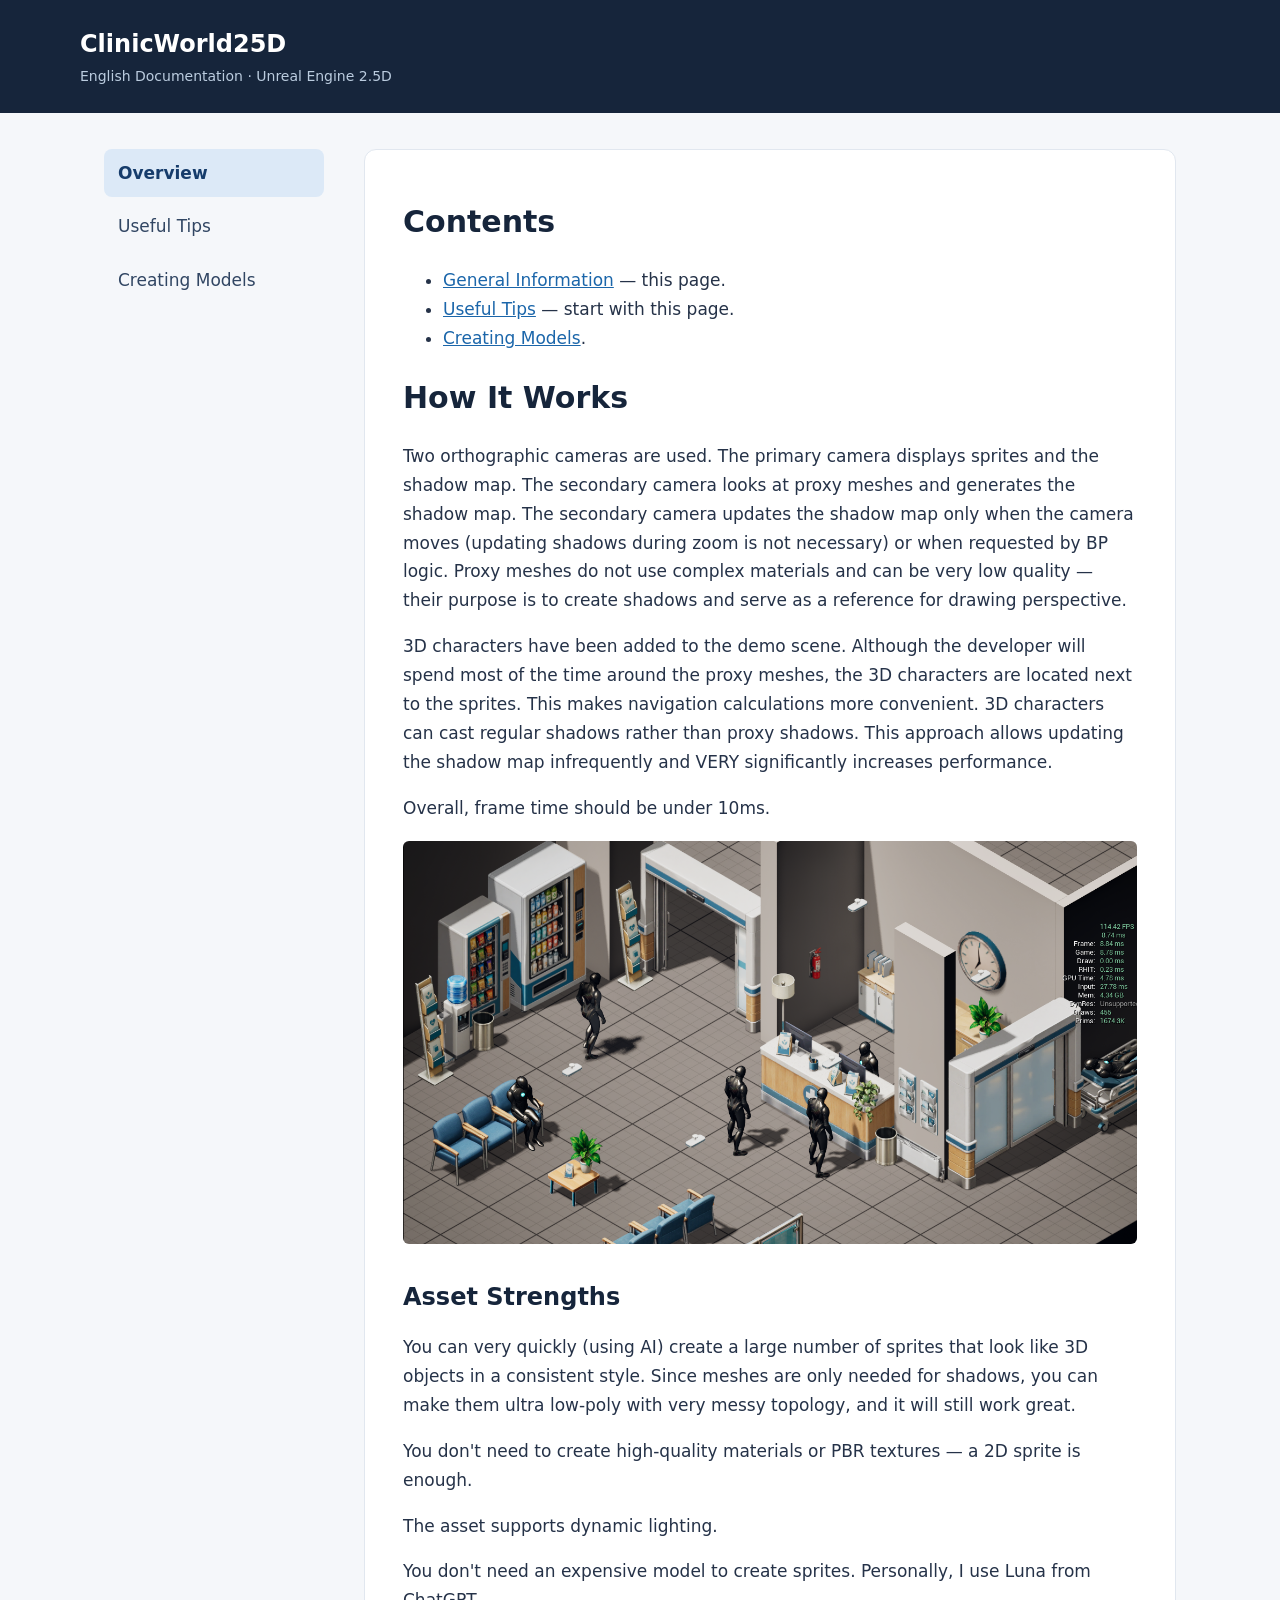
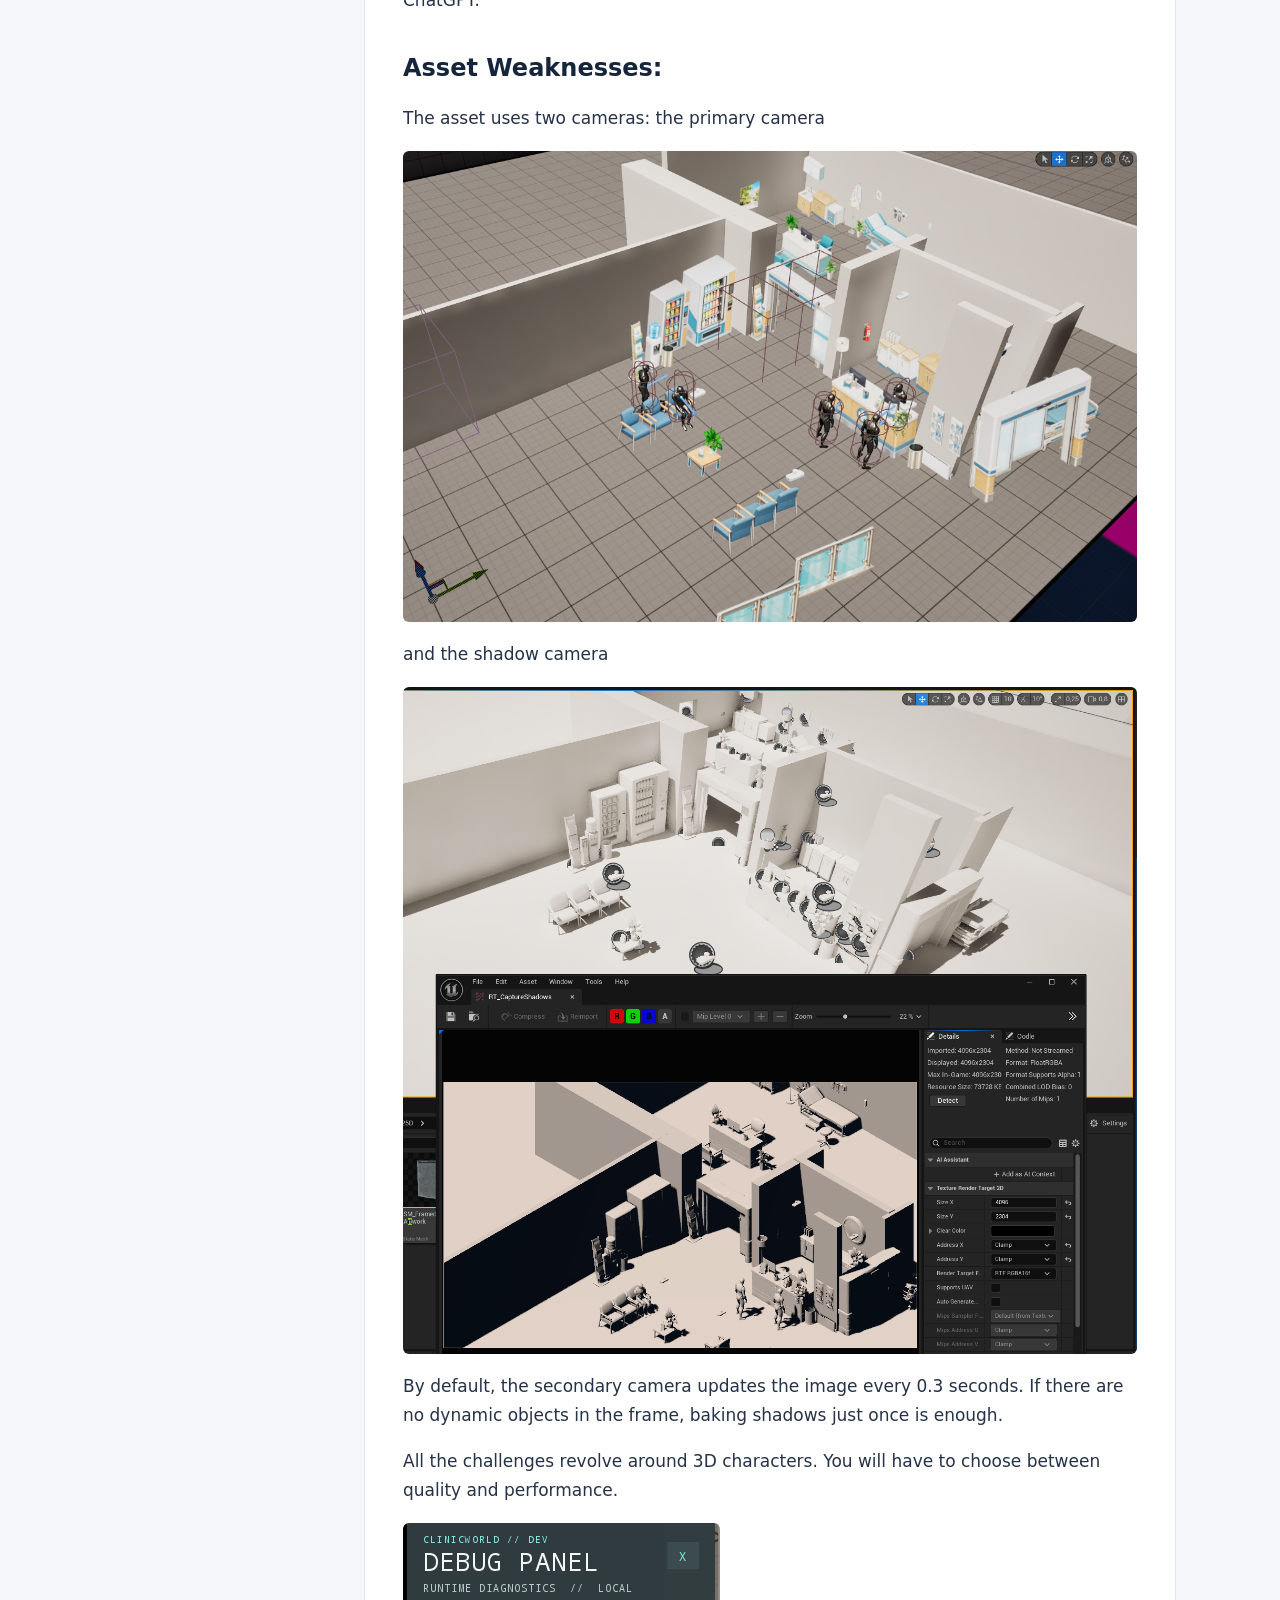
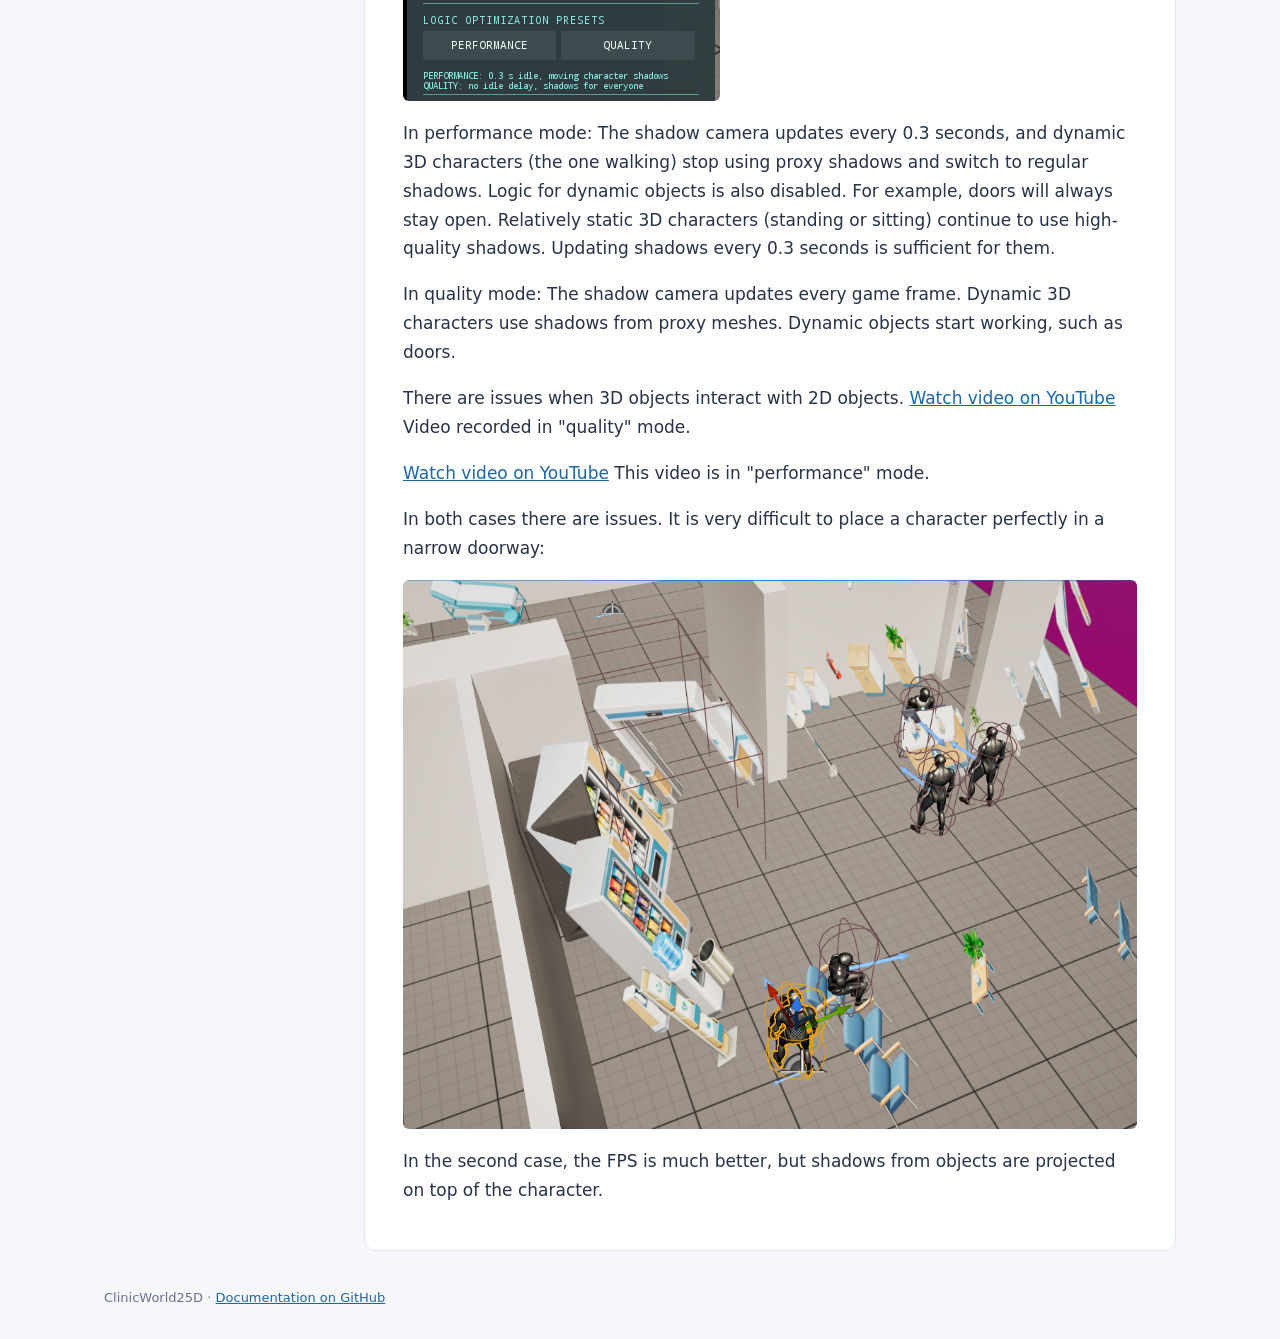
==== index.html @ 1f82ddd4 "Publish English documentation with navigation and screenshots" ====
<!doctype html><html lang="en"><head><meta charset="utf-8"><meta name="viewport" content="width=device-width, initial-scale=1"><meta name="description" content="ClinicWorld25D documentation: sprites, proxy shadows, and model creation in Unreal Engine."><title>Overview · ClinicWorld25D</title><link rel="stylesheet" href="style.css"></head><body><header><strong>ClinicWorld25D</strong><span>English Documentation · Unreal Engine 2.5D</span></header><div class="shell"><nav aria-label="Documentation"><a class="active" href="index.html">Overview</a><a class="" href="tips.html">Useful Tips</a><a class="" href="creating-models.html">Creating Models</a></nav><article><h1 id="contents">Contents</h1>
<ul>
<li><a href="index.html#how-it-works">General Information</a> — this page.</li>
<li><a href="tips.html">Useful Tips</a> — start with this page.</li>
<li><a href="creating-models.html">Creating Models</a>.</li>
</ul>
<h1 id="how-it-works">How It Works</h1>
<p>Two orthographic cameras are used.
The primary camera displays sprites and the shadow map.
The secondary camera looks at proxy meshes and generates the shadow map. The secondary camera updates the shadow map only when the camera moves (updating shadows during zoom is not necessary) or when requested by BP logic. Proxy meshes do not use complex materials and can be very low quality — their purpose is to create shadows and serve as a reference for drawing perspective.</p>
<p>3D characters have been added to the demo scene. Although the developer will spend most of the time around the proxy meshes, the 3D characters are located next to the sprites. This makes navigation calculations more convenient. 
3D characters can cast regular shadows rather than proxy shadows. This approach allows updating the shadow map infrequently and VERY significantly increases performance. </p>
<p>Overall, frame time should be under 10ms.</p>
<p><img src="Pasted%20image%2020261002104428.png" alt="Unreal Engine screenshot" loading="lazy"></p>
<h2 id="asset-strengths">Asset Strengths</h2>
<p>You can very quickly (using AI) create a large number of sprites that look like 3D objects in a consistent style. Since meshes are only needed for shadows, you can make them ultra low-poly with very messy topology, and it will still work great.</p>
<p>You don't need to create high-quality materials or PBR textures — a 2D sprite is enough.</p>
<p>The asset supports dynamic lighting. </p>
<p>You don't need an expensive model to create sprites. Personally, I use Luna from ChatGPT.</p>
<h2 id="asset-weaknesses">Asset Weaknesses:</h2>
<p>The asset uses two cameras: the primary camera
<img src="Pasted%20image%2020260928103516.png" alt="Unreal Engine screenshot" loading="lazy">
and the shadow camera
<img src="Pasted%20image%2020260928103644.png" alt="Unreal Engine screenshot" loading="lazy"></p>
<p>By default, the secondary camera updates the image every 0.3 seconds. If there are no dynamic objects in the frame, baking shadows just once is enough.</p>
<p>All the challenges revolve around 3D characters. 
You will have to choose between quality and performance.
<img src="Pasted%20image%2020260928103347.png" alt="Unreal Engine screenshot" loading="lazy">
In performance mode:
The shadow camera updates every 0.3 seconds, and dynamic 3D characters (the one walking) stop using proxy shadows and switch to regular shadows. Logic for dynamic objects is also disabled. For example, doors will always stay open.
Relatively static 3D characters (standing or sitting) continue to use high-quality shadows. Updating shadows every 0.3 seconds is sufficient for them.</p>
<p>In quality mode:
The shadow camera updates every game frame.
Dynamic 3D characters use shadows from proxy meshes. Dynamic objects start working, such as doors.</p>
<p>There are issues when 3D objects interact with 2D objects.
<a href="https://youtu.be/tTf1qSkUecU">Watch video on YouTube</a>
Video recorded in "quality" mode.</p>
<p><a href="https://youtu.be/sWyqWHh1D8M">Watch video on YouTube</a>
This video is in "performance" mode.</p>
<p>In both cases there are issues.
It is very difficult to place a character perfectly in a narrow doorway:
<img src="Pasted%20image%2020260928103132.png" alt="Unreal Engine screenshot" loading="lazy"></p>
<p>In the second case, the FPS is much better, but shadows from objects are projected on top of the character.</p></article></div><footer>ClinicWorld25D · <a href="https://github.com/Zegi-assets/ClinicWorld25D-Docs">Documentation on GitHub</a></footer></body></html>
---- style.css ----
*{box-sizing:border-box}html{scroll-behavior:smooth}body{margin:0;background:#f5f7fa;color:#253248;font:17px/1.7 system-ui,sans-serif}header{background:#16253b;color:white;padding:24px max(24px,calc((100% - 1120px)/2))}header strong{font-size:24px}header span{display:block;color:#bbccdf;font-size:14px}.shell{display:grid;grid-template-columns:220px minmax(0,1fr);gap:40px;max-width:1120px;margin:auto;padding:36px 24px}nav{align-self:start;position:sticky;top:24px}nav a{display:block;padding:10px 14px;border-radius:8px;color:#314663;text-decoration:none;margin-bottom:5px}nav a.active{background:#dce9f7;color:#163c6b;font-weight:650}article{min-width:0;background:white;padding:28px 38px;border-radius:12px;border:1px solid #e1e7ef}h1,h2,h3,h4{line-height:1.3;color:#16253b;scroll-margin-top:24px}h1{font-size:30px}h2{margin-top:38px;font-size:24px}a{color:#1b66aa}img{max-width:100%;height:auto;border-radius:6px;display:block;margin:18px 0}pre{overflow:auto;background:#f1f4f8;padding:18px;border-radius:8px;font-size:14px;line-height:1.5}code{font-family:Consolas,monospace;font-size:.88em;overflow-wrap:anywhere}blockquote{margin:20px 0;border-left:4px solid #6491bd;padding:8px 20px;background:#eff5fb}footer{max-width:1120px;margin:0 auto;padding:0 24px 30px;color:#64748b;font-size:13px}@media(max-width:760px){.shell{display:block;padding:20px 12px}nav{position:static;display:flex;flex-wrap:wrap;margin-bottom:16px}article{padding:20px}header{padding:20px}nav a{padding:8px 12px}h1{font-size:26px}}
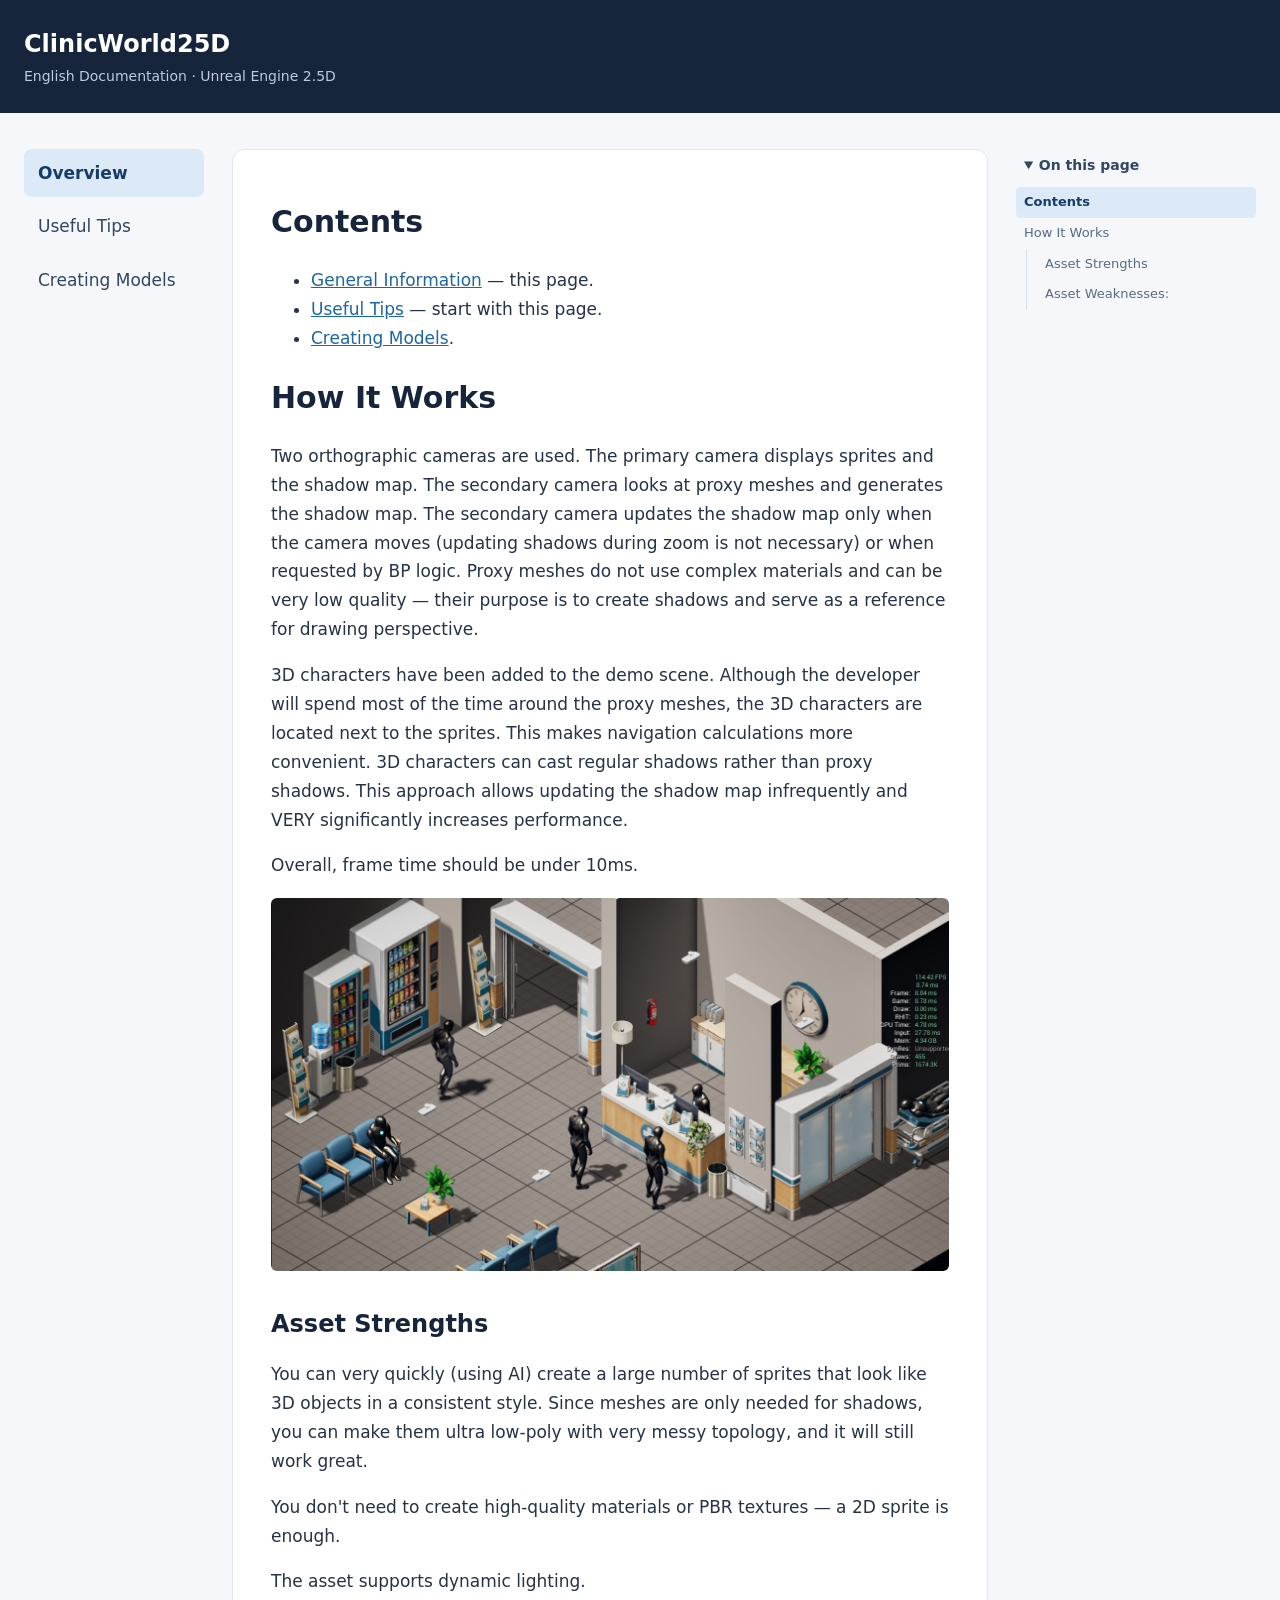
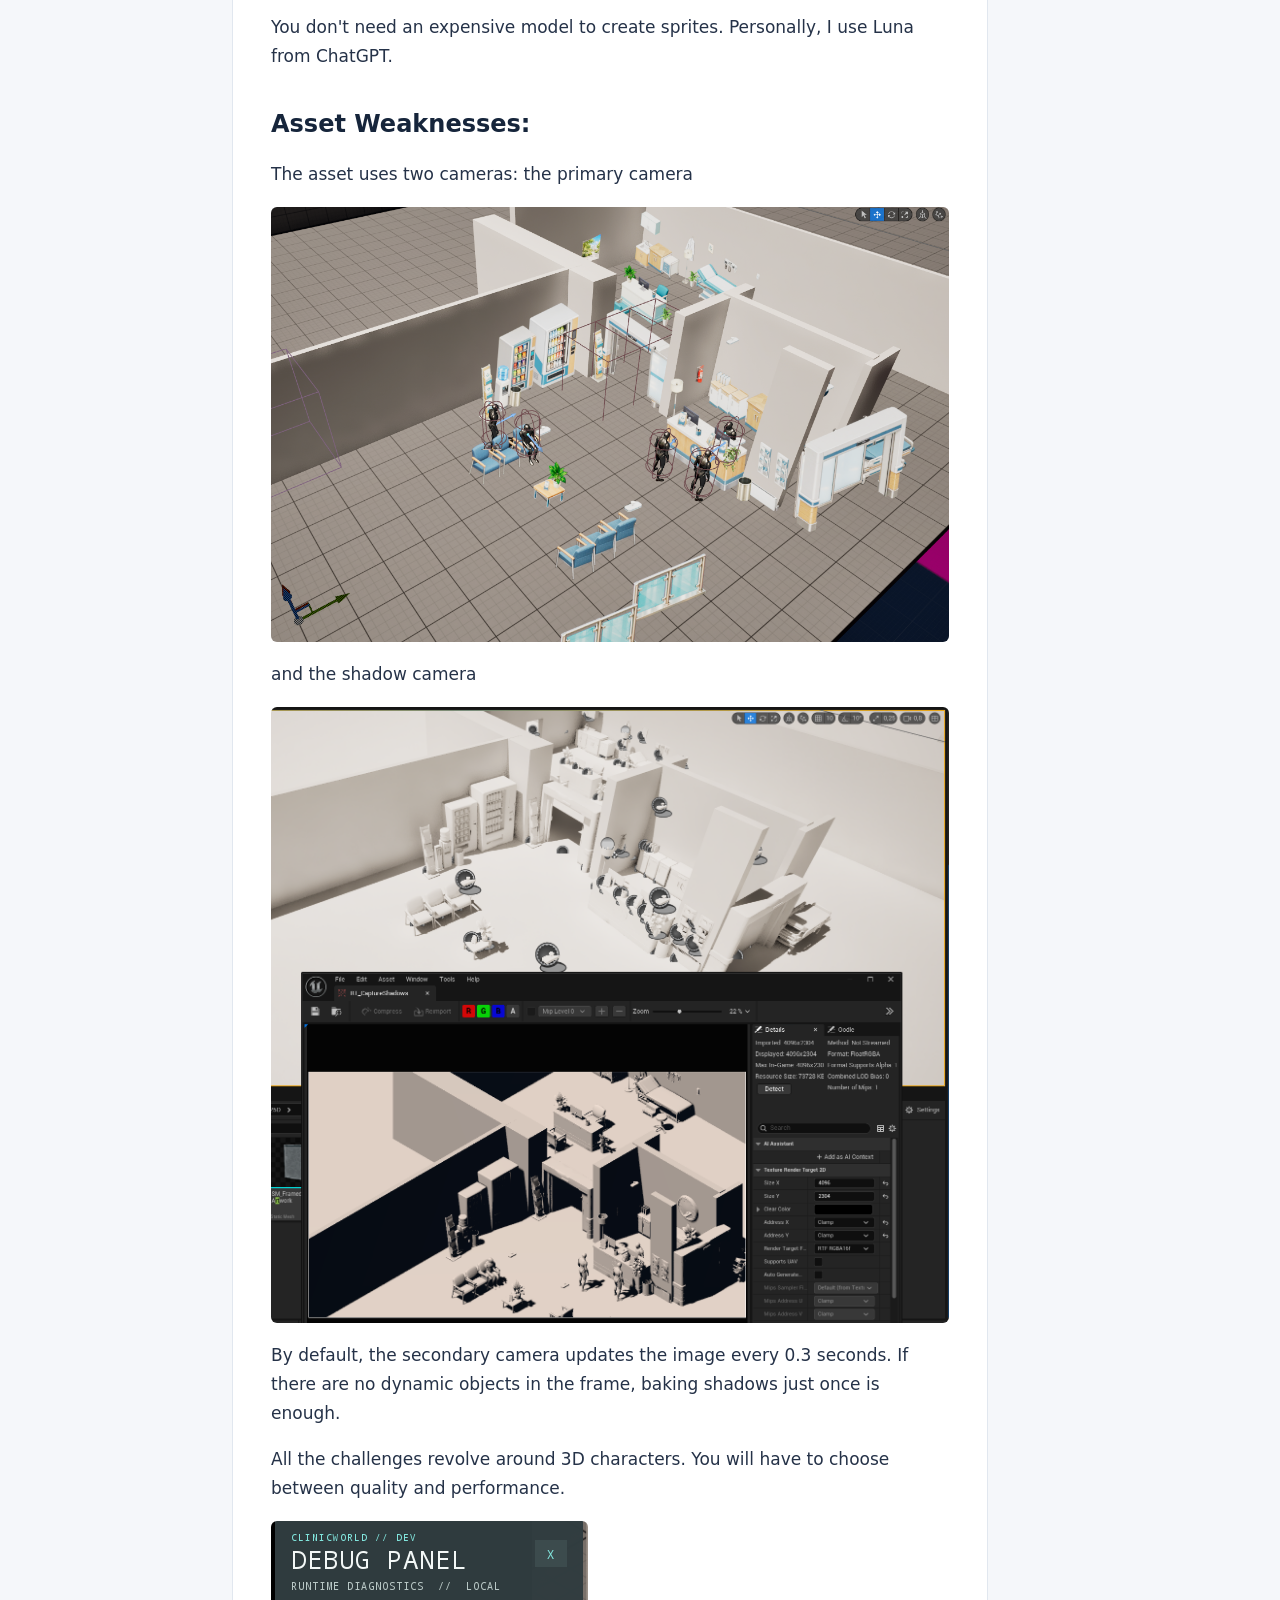
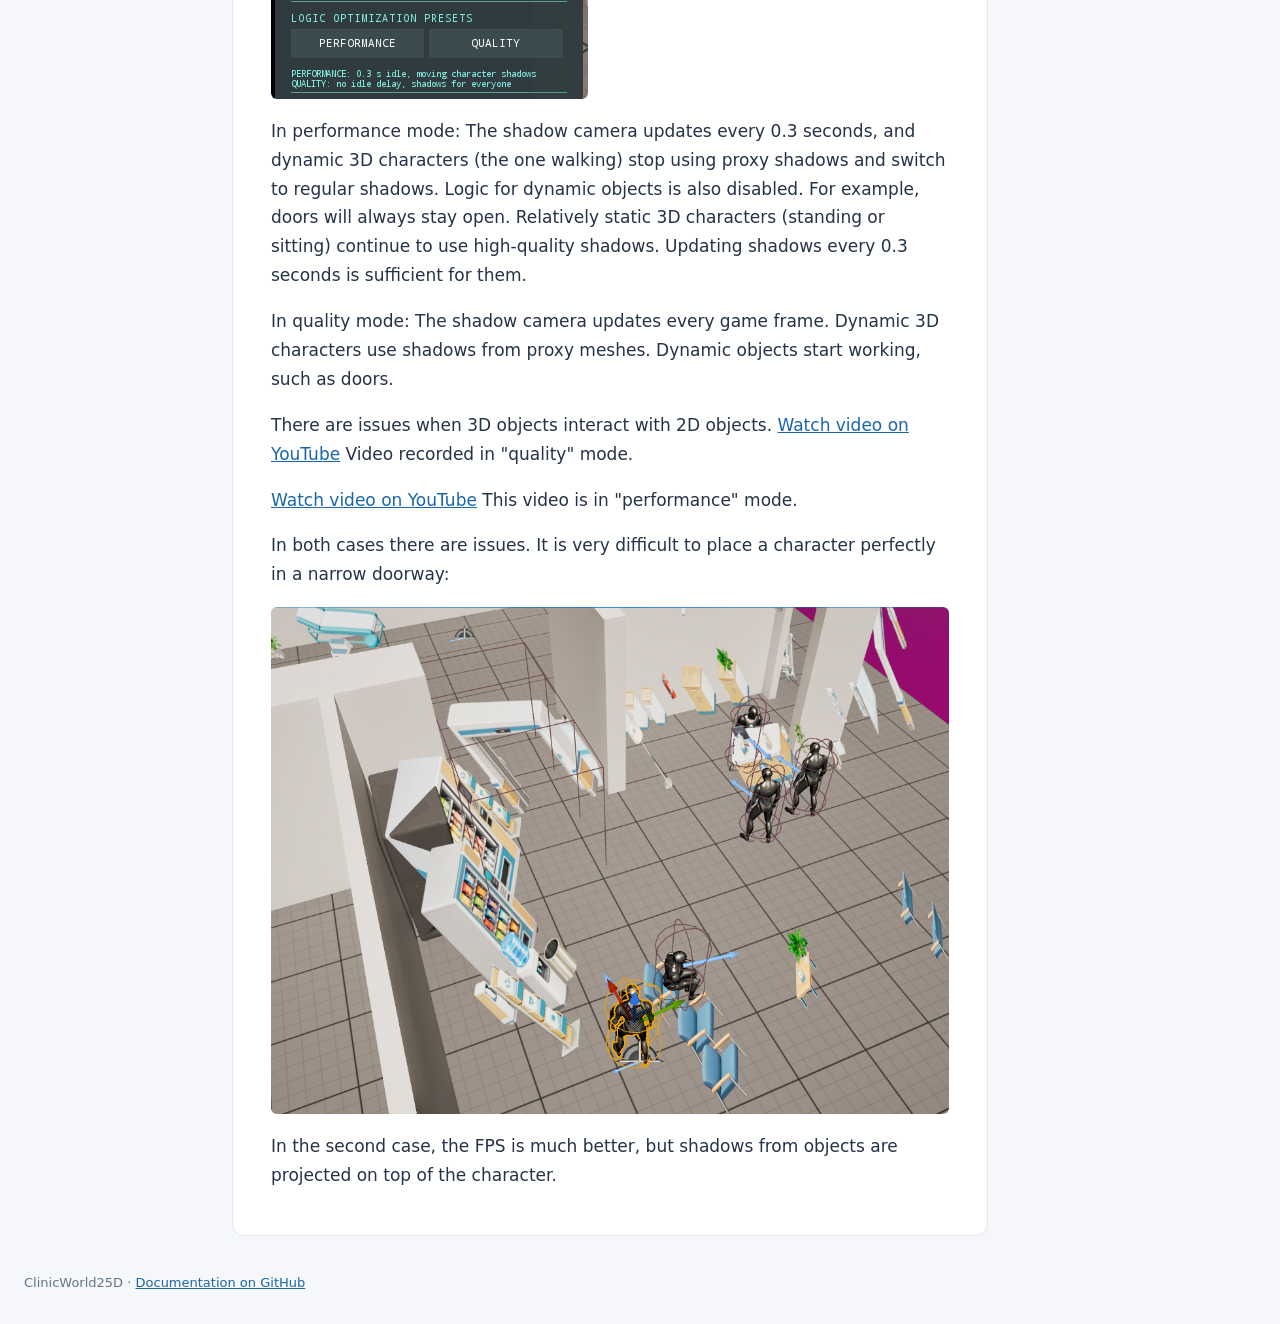
==== commit 33719b62: "Add page contents sidebar and copy buttons for prompts" ====
--- a/index.html
+++ b/index.html
@@ -1,4 +1,4 @@
-<!doctype html><html lang="en"><head><meta charset="utf-8"><meta name="viewport" content="width=device-width, initial-scale=1"><meta name="description" content="ClinicWorld25D documentation: sprites, proxy shadows, and model creation in Unreal Engine."><title>Overview · ClinicWorld25D</title><link rel="stylesheet" href="style.css"></head><body><header><strong>ClinicWorld25D</strong><span>English Documentation · Unreal Engine 2.5D</span></header><div class="shell"><nav aria-label="Documentation"><a class="active" href="index.html">Overview</a><a class="" href="tips.html">Useful Tips</a><a class="" href="creating-models.html">Creating Models</a></nav><article><h1 id="contents">Contents</h1>
+<!doctype html><html lang="en"><head><meta charset="utf-8"><meta name="viewport" content="width=device-width, initial-scale=1"><meta name="description" content="ClinicWorld25D documentation: sprites, proxy shadows, and model creation in Unreal Engine."><title>Overview · ClinicWorld25D</title><link rel="stylesheet" href="style.css"><script src="script.js" defer></script></head><body><header><strong>ClinicWorld25D</strong><span>English Documentation · Unreal Engine 2.5D</span></header><div class="shell"><nav class="site-nav" aria-label="Documentation"><a class="active" href="index.html">Overview</a><a class="" href="tips.html">Useful Tips</a><a class="" href="creating-models.html">Creating Models</a></nav><article><h1 id="contents">Contents</h1>
 <ul>
 <li><a href="index.html#how-it-works">General Information</a> — this page.</li>
 <li><a href="tips.html">Useful Tips</a> — start with this page.</li>
@@ -40,4 +40,14 @@
 <p>In both cases there are issues.
 It is very difficult to place a character perfectly in a narrow doorway:
 <img src="Pasted%20image%2020260928103132.png" alt="Unreal Engine screenshot" loading="lazy"></p>
-<p>In the second case, the FPS is much better, but shadows from objects are projected on top of the character.</p></article></div><footer>ClinicWorld25D · <a href="https://github.com/Zegi-assets/ClinicWorld25D-Docs">Documentation on GitHub</a></footer></body></html>+<p>In the second case, the FPS is much better, but shadows from objects are projected on top of the character.</p></article><aside class="page-toc"><details open><summary>On this page</summary><nav aria-label="On this page"><div class="toc">
+<ul>
+<li><a href="#contents">Contents</a></li>
+<li><a href="#how-it-works">How It Works</a><ul>
+<li><a href="#asset-strengths">Asset Strengths</a></li>
+<li><a href="#asset-weaknesses">Asset Weaknesses:</a></li>
+</ul>
+</li>
+</ul>
+</div>
+</nav></details></aside></div><footer>ClinicWorld25D · <a href="https://github.com/Zegi-assets/ClinicWorld25D-Docs">Documentation on GitHub</a></footer></body></html>
--- a/style.css
+++ b/style.css
@@ -1 +1,48 @@
-*{box-sizing:border-box}html{scroll-behavior:smooth}body{margin:0;background:#f5f7fa;color:#253248;font:17px/1.7 system-ui,sans-serif}header{background:#16253b;color:white;padding:24px max(24px,calc((100% - 1120px)/2))}header strong{font-size:24px}header span{display:block;color:#bbccdf;font-size:14px}.shell{display:grid;grid-template-columns:220px minmax(0,1fr);gap:40px;max-width:1120px;margin:auto;padding:36px 24px}nav{align-self:start;position:sticky;top:24px}nav a{display:block;padding:10px 14px;border-radius:8px;color:#314663;text-decoration:none;margin-bottom:5px}nav a.active{background:#dce9f7;color:#163c6b;font-weight:650}article{min-width:0;background:white;padding:28px 38px;border-radius:12px;border:1px solid #e1e7ef}h1,h2,h3,h4{line-height:1.3;color:#16253b;scroll-margin-top:24px}h1{font-size:30px}h2{margin-top:38px;font-size:24px}a{color:#1b66aa}img{max-width:100%;height:auto;border-radius:6px;display:block;margin:18px 0}pre{overflow:auto;background:#f1f4f8;padding:18px;border-radius:8px;font-size:14px;line-height:1.5}code{font-family:Consolas,monospace;font-size:.88em;overflow-wrap:anywhere}blockquote{margin:20px 0;border-left:4px solid #6491bd;padding:8px 20px;background:#eff5fb}footer{max-width:1120px;margin:0 auto;padding:0 24px 30px;color:#64748b;font-size:13px}@media(max-width:760px){.shell{display:block;padding:20px 12px}nav{position:static;display:flex;flex-wrap:wrap;margin-bottom:16px}article{padding:20px}header{padding:20px}nav a{padding:8px 12px}h1{font-size:26px}}+* { box-sizing: border-box; }
+html { scroll-behavior: smooth; }
+body { margin: 0; background: #f5f7fa; color: #253248; font: 17px/1.7 system-ui, sans-serif; }
+header { background: #16253b; color: white; padding: 24px max(24px, calc((100% - 1440px)/2 + 24px)); }
+header strong { font-size: 24px; }
+header span { display: block; color: #bbccdf; font-size: 14px; }
+.shell { display: grid; grid-template-columns: 180px minmax(0, 1fr) 240px; gap: 28px; max-width: 1440px; margin: auto; padding: 36px 24px; align-items: start; }
+.site-nav, .page-toc { position: sticky; top: 24px; }
+.site-nav a { display: block; padding: 10px 14px; border-radius: 8px; color: #314663; text-decoration: none; margin-bottom: 5px; }
+.site-nav a.active { background: #dce9f7; color: #163c6b; font-weight: 650; }
+article { min-width: 0; background: white; padding: 28px 38px; border-radius: 12px; border: 1px solid #e1e7ef; }
+h1, h2, h3, h4 { line-height: 1.3; color: #16253b; scroll-margin-top: 24px; }
+h1 { font-size: 30px; }
+h2 { margin-top: 38px; font-size: 24px; }
+a { color: #1b66aa; }
+img { max-width: 100%; height: auto; border-radius: 6px; display: block; margin: 18px 0; }
+pre { overflow: auto; background: #f1f4f8; padding: 18px; border-radius: 8px; font-size: 14px; line-height: 1.5; }
+code { font-family: Consolas, monospace; font-size: .88em; overflow-wrap: anywhere; }
+blockquote { margin: 20px 0; border-left: 4px solid #6491bd; padding: 8px 20px; background: #eff5fb; }
+footer { max-width: 1440px; margin: 0 auto; padding: 0 24px 30px; color: #64748b; font-size: 13px; }
+.page-toc { min-width: 0; max-height: calc(100vh - 48px); overflow: auto; font-size: 13px; line-height: 1.45; scrollbar-width: thin; }
+.page-toc summary { cursor: pointer; font-size: 14px; font-weight: 650; color: #314663; padding: 6px 8px 12px; }
+.page-toc ul { list-style: none; margin: 0; padding: 0; }
+.page-toc ul ul { margin-left: 10px; padding-left: 10px; border-left: 1px solid #d8e1ec; }
+.page-toc a { display: block; padding: 6px 8px; border-radius: 5px; color: #586b82; text-decoration: none; overflow-wrap: anywhere; }
+.page-toc a:hover { background: #e8eef6; color: #163c6b; }
+.page-toc a[aria-current="location"] { background: #dce9f7; color: #163c6b; font-weight: 650; }
+.code-block { margin: 18px 0; border: 1px solid #dce4ee; border-radius: 8px; overflow: hidden; background: #f1f4f8; }
+.code-toolbar { display: flex; justify-content: flex-end; padding: 7px 10px; border-bottom: 1px solid #dce4ee; background: #eaf0f7; }
+.copy-button { cursor: pointer; font: 600 12px/1.5 system-ui, sans-serif; color: #314663; background: white; border: 1px solid #bbcbdc; border-radius: 5px; padding: 5px 10px; }
+.copy-button:hover { background: #dce9f7; }
+.copy-button:focus-visible, a:focus-visible, summary:focus-visible { outline: 3px solid #4e8eca; outline-offset: 2px; }
+.code-block pre { margin: 0; border-radius: 0; }
+.copy-status { align-self: center; margin-right: 10px; font-size: 12px; color: #40556e; }
+@media (max-width: 1100px) {
+  .shell { grid-template-columns: minmax(0, 1fr) 220px; gap: 24px; }
+  .site-nav { grid-column: 1 / -1; position: static; display: flex; flex-wrap: wrap; }
+}
+@media (max-width: 760px) {
+  .shell { display: flex; flex-direction: column; gap: 16px; padding: 20px 12px; }
+  .site-nav { order: 0; }
+  .page-toc { order: 1; position: static; width: 100%; max-height: 280px; border: 1px solid #dce4ee; border-radius: 8px; padding: 6px; }
+  article { order: 2; width: 100%; padding: 20px; }
+  header { padding: 20px; }
+  .site-nav a { padding: 8px 12px; }
+  h1 { font-size: 26px; }
+}
+@media (prefers-reduced-motion: reduce) { html { scroll-behavior: auto; } }
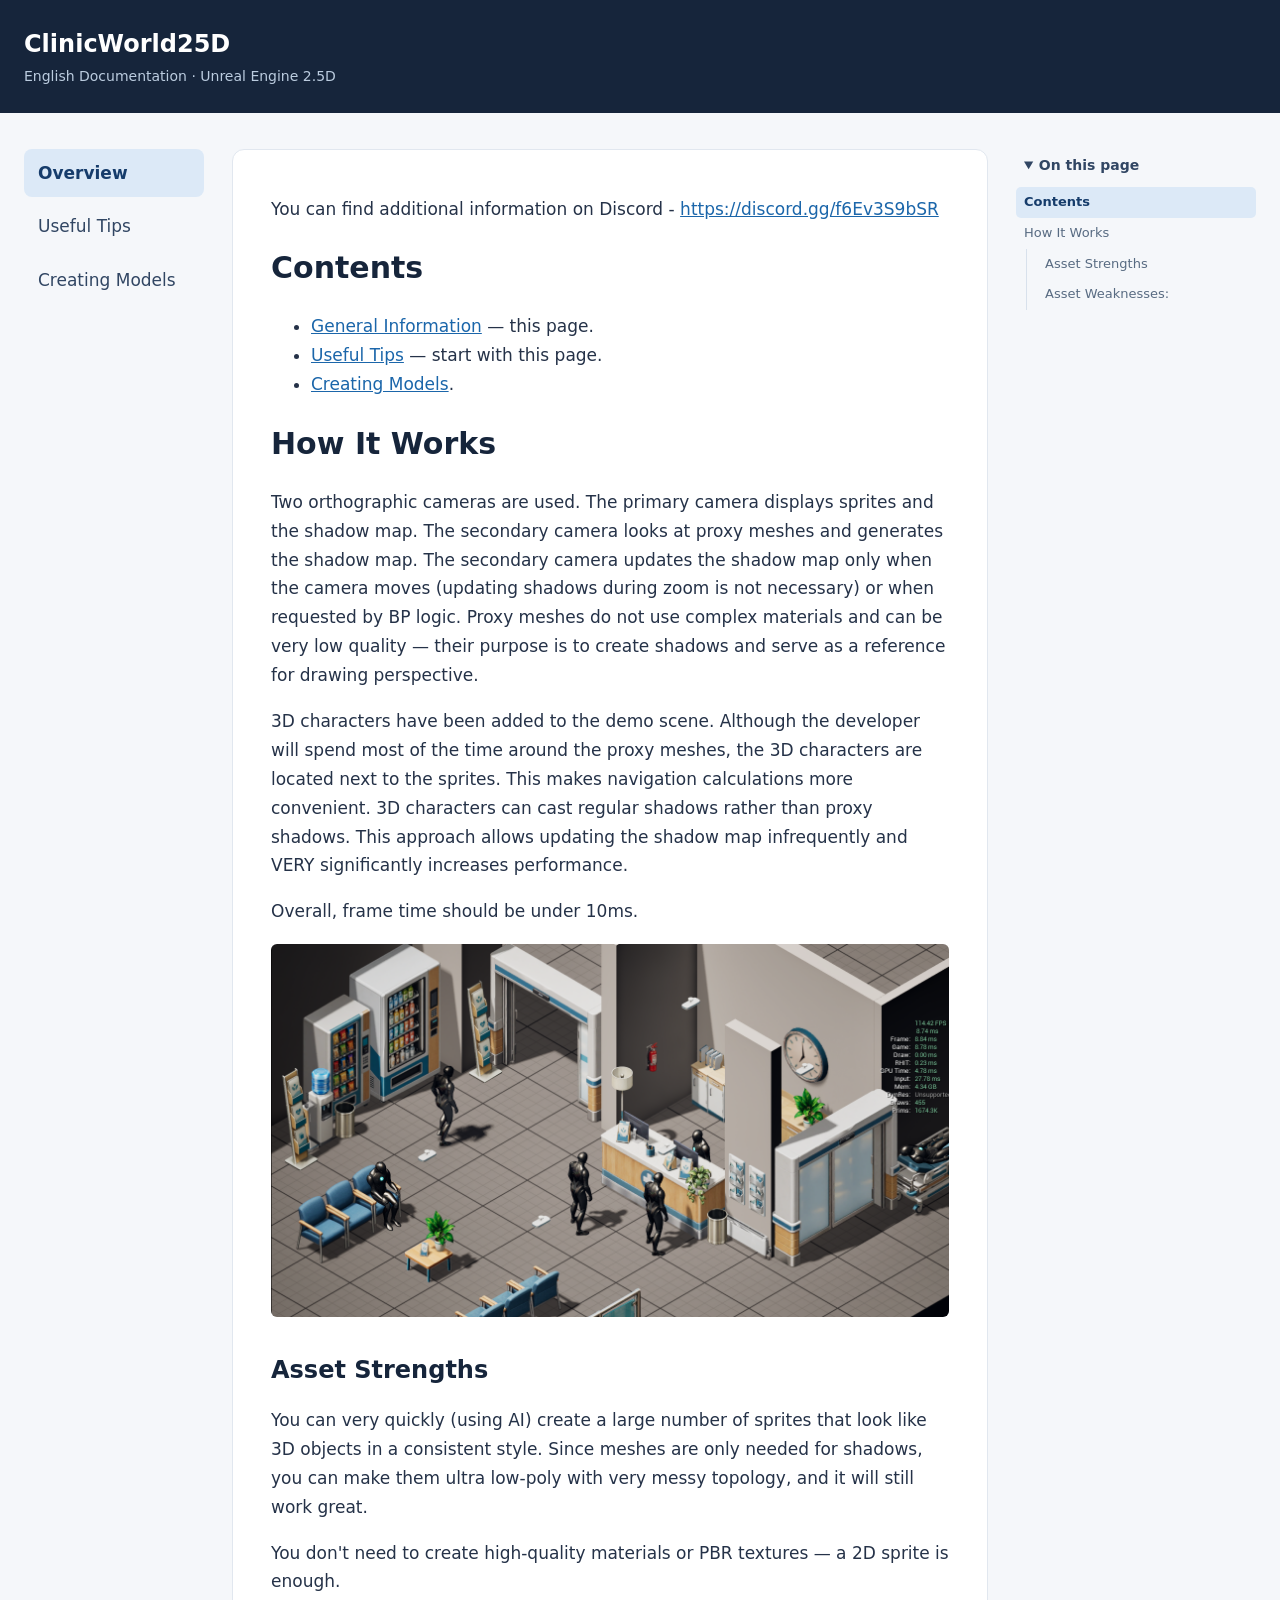
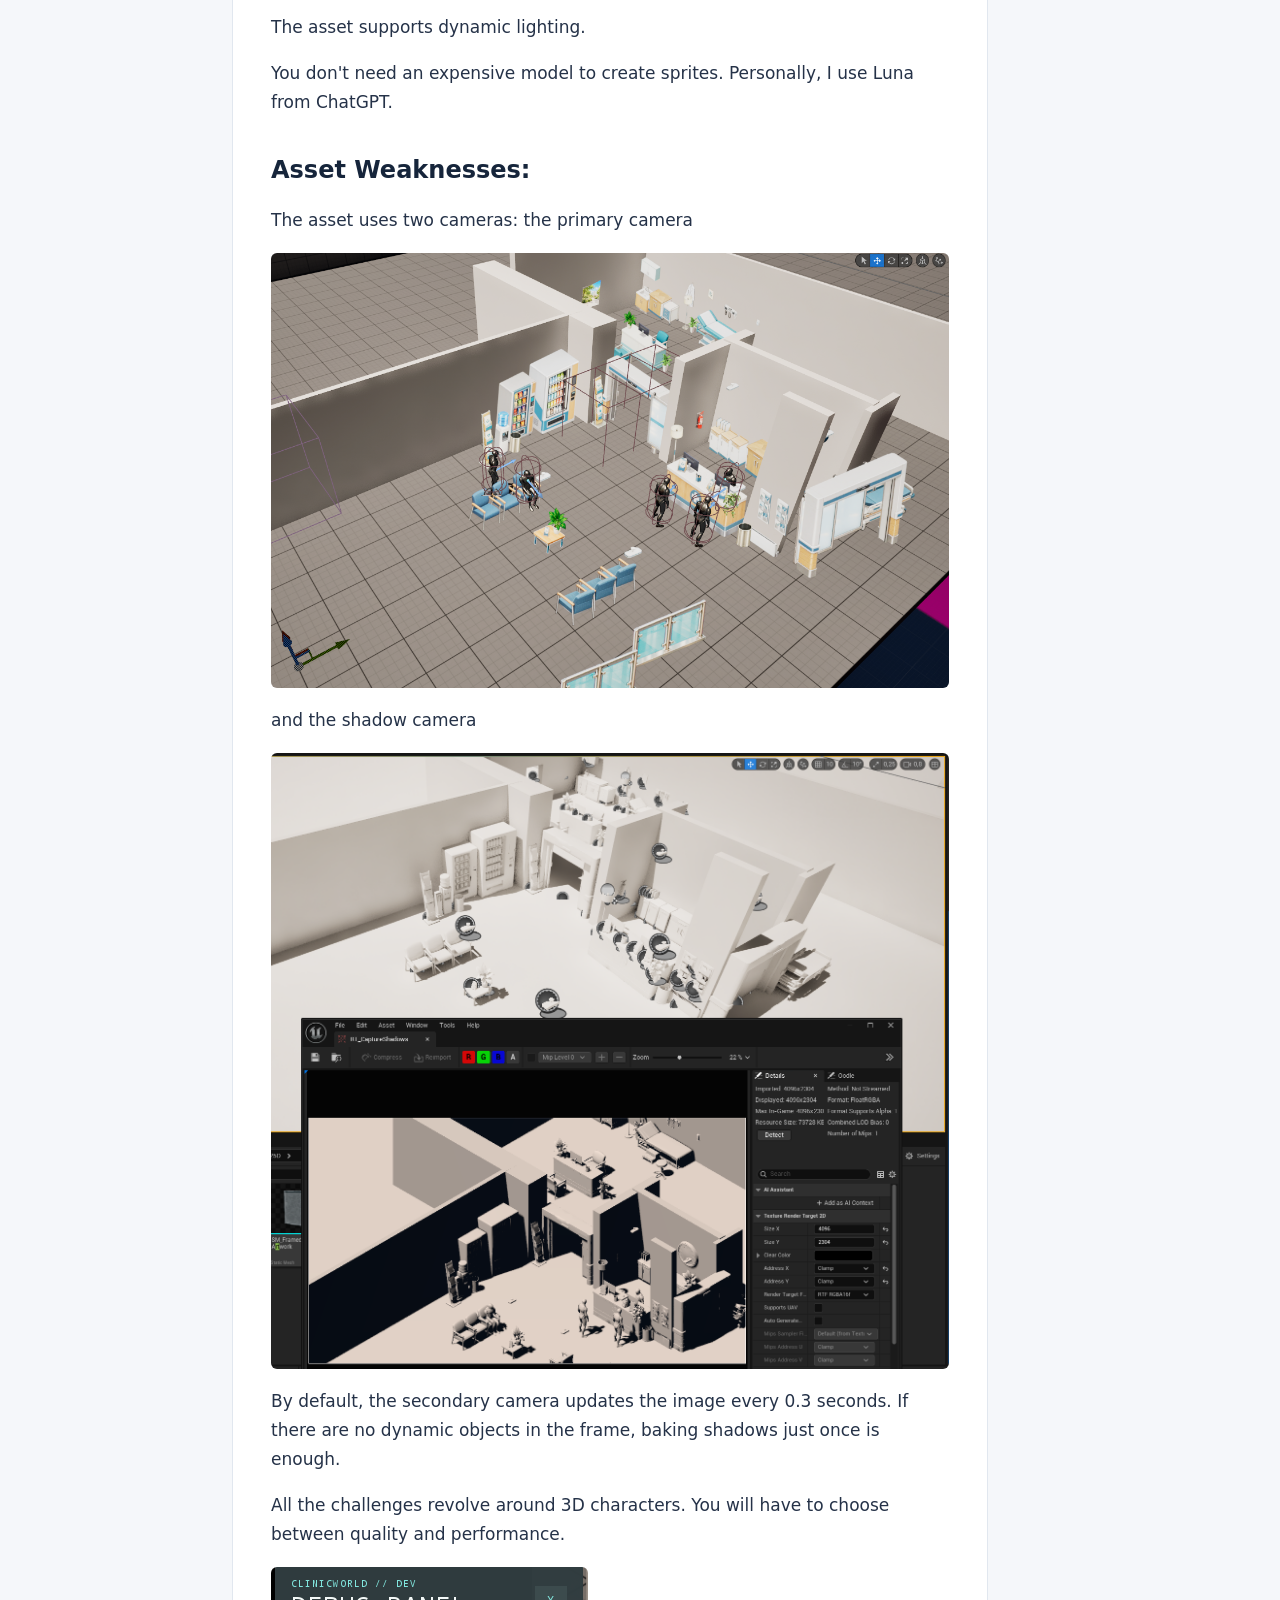
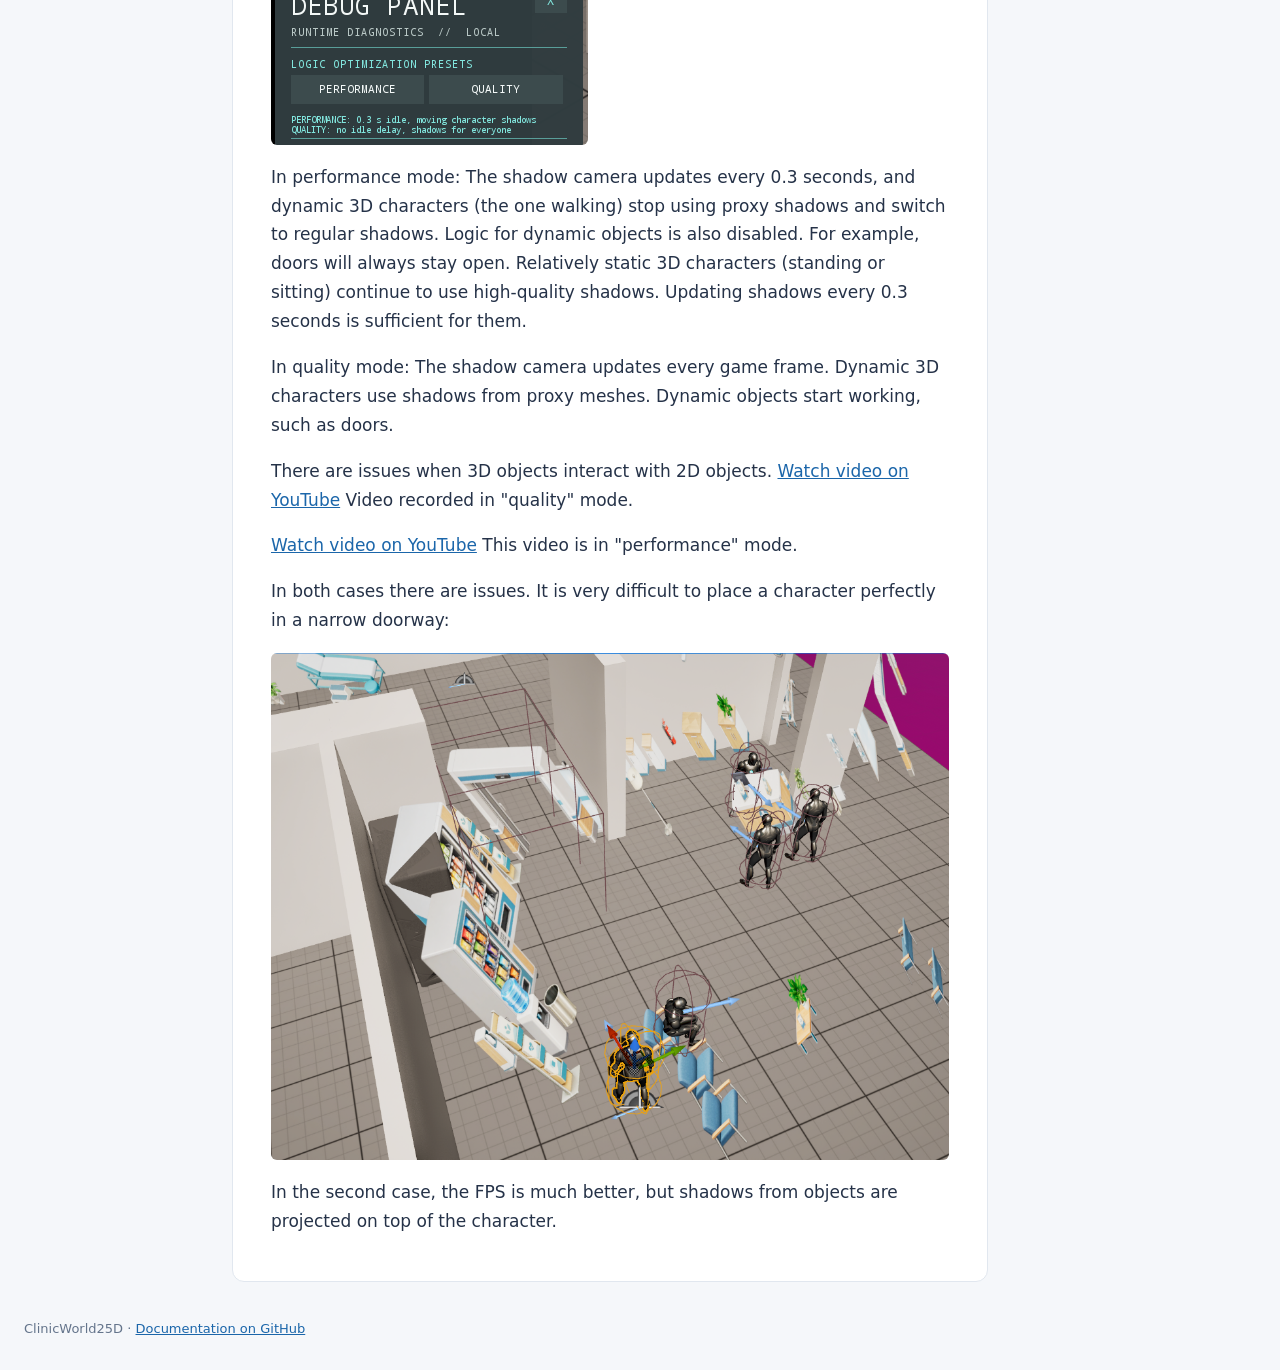
==== commit 4f46bfdb: "Add Discord community link to documentation overview" ====
--- a/index.html
+++ b/index.html
@@ -1,4 +1,5 @@
-<!doctype html><html lang="en"><head><meta charset="utf-8"><meta name="viewport" content="width=device-width, initial-scale=1"><meta name="description" content="ClinicWorld25D documentation: sprites, proxy shadows, and model creation in Unreal Engine."><title>Overview · ClinicWorld25D</title><link rel="stylesheet" href="style.css"><script src="script.js" defer></script></head><body><header><strong>ClinicWorld25D</strong><span>English Documentation · Unreal Engine 2.5D</span></header><div class="shell"><nav class="site-nav" aria-label="Documentation"><a class="active" href="index.html">Overview</a><a class="" href="tips.html">Useful Tips</a><a class="" href="creating-models.html">Creating Models</a></nav><article><h1 id="contents">Contents</h1>
+<!doctype html><html lang="en"><head><meta charset="utf-8"><meta name="viewport" content="width=device-width, initial-scale=1"><meta name="description" content="ClinicWorld25D documentation: sprites, proxy shadows, and model creation in Unreal Engine."><title>Overview · ClinicWorld25D</title><link rel="stylesheet" href="style.css"><script src="script.js" defer></script></head><body><header><strong>ClinicWorld25D</strong><span>English Documentation · Unreal Engine 2.5D</span></header><div class="shell"><nav class="site-nav" aria-label="Documentation"><a class="active" href="index.html">Overview</a><a class="" href="tips.html">Useful Tips</a><a class="" href="creating-models.html">Creating Models</a></nav><article><p>You can find additional information on Discord - <a href="https://discord.gg/f6Ev3S9bSR">https://discord.gg/f6Ev3S9bSR</a></p>
+<h1 id="contents">Contents</h1>
 <ul>
 <li><a href="index.html#how-it-works">General Information</a> — this page.</li>
 <li><a href="tips.html">Useful Tips</a> — start with this page.</li>
